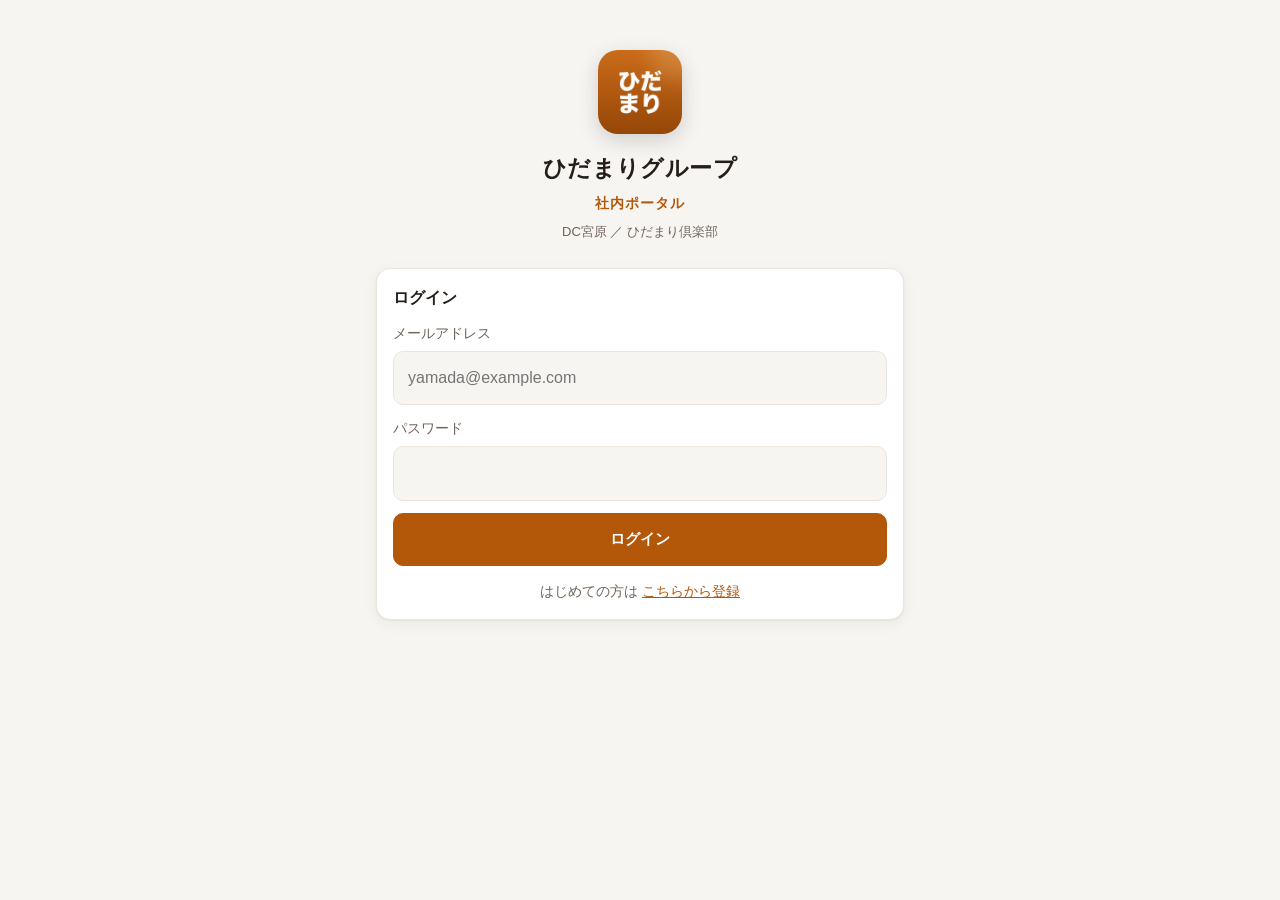
==== admin.html @ ed331bc1 "ひだまりグループ 社内ポータル（画面） Co-Authored-By: Claude Opus 5 <noreply@anthropic.com>" ====
<!DOCTYPE html>
<html lang="ja">
<head>
<meta charset="utf-8">
<meta name="viewport" content="width=device-width, initial-scale=1">
<meta name="theme-color" content="#f7f5f2" media="(prefers-color-scheme: light)">
<meta name="theme-color" content="#191512" media="(prefers-color-scheme: dark)">
<link rel="stylesheet" href="style.css">
<title>ひだまりグループ 管理</title>
</head>
<body class="admin">

<div class="app">
  <div class="topbar">
    <div>
      <h1>ひだまりグループ 管理</h1>
      <div class="sub" id="whoami"></div>
    </div>
    <div style="display:flex; gap:8px;">
      <input type="month" id="monthPick" style="width:150px;">
      <button class="btn sm" id="btnStaff">社員画面へ</button>
      <button class="btn sm ghost" id="btnLogout">ログアウト</button>
    </div>
  </div>

  <div class="admin-body">
    <nav class="side" id="tabs">
      <div class="side-group">勤怠</div>
      <button data-v="dash" class="on">ダッシュボード</button>
      <button data-v="corr">勤怠の申告<span class="count" id="cCorr" style="display:none"></span></button>
      <button data-v="dev">遅刻・早退<span class="count" id="cDev" style="display:none"></span></button>

      <div class="side-group">申請</div>
      <button data-v="leave">有給・残業の承認<span class="count" id="cLeave" style="display:none"></span></button>
      <button data-v="exp">交通費<span class="count" id="cExp" style="display:none"></span></button>
      <button data-v="apply">届出・証明書<span class="count" id="cApply" style="display:none"></span></button>

      <div class="side-group">やりとり</div>
      <button data-v="chat">総務への連絡<span class="count" id="cChat" style="display:none"></span></button>
      <button data-v="docs">提出書類<span class="count" id="cDocs" style="display:none"></span></button>
      <button data-v="notice">お知らせ</button>

      <div class="side-group">治療院</div>
      <button data-v="treat">日報・レセプト</button>

      <div class="side-group">車両</div>
      <button data-v="drive">運行記録</button>
      <button data-v="incident">事故の報告<span class="count" id="cInc" style="display:none"></span></button>

      <div class="side-group">台帳・設定</div>
      <button data-v="contract">雇用契約<span class="count" id="cCon" style="display:none"></span></button>
      <button data-v="pledge">誓約書<span class="count" id="cPle" style="display:none"></span></button>
      <button data-v="leaves">有給の管理簿<span class="count" id="cDuty" style="display:none"></span></button>
      <button data-v="emps">社員</button>
      <button data-v="offices">事業所・打刻設定</button>
      <button data-v="kaonavi">カオナビ連動</button>
      <button data-v="audit">操作ログ</button>
    </nav>
    <div class="admin-main">

  <section class="view active" id="v-dash"><div class="loading">読み込み中…</div></section>
  <section class="view" id="v-leaves"></section>
  <section class="view" id="v-corr"></section>
  <section class="view" id="v-dev"></section>
  <section class="view" id="v-leave"></section>
  <section class="view" id="v-chat"></section>
  <section class="view" id="v-apply"></section>
  <section class="view" id="v-exp"></section>
  <section class="view" id="v-docs"></section>
  <section class="view" id="v-emps"></section>
  <section class="view" id="v-offices"></section>
  <section class="view" id="v-kaonavi"></section>
  <section class="view" id="v-notice"></section>
  <section class="view" id="v-treat"></section>
  <section class="view" id="v-drive"></section>
  <section class="view" id="v-incident"></section>
  <section class="view" id="v-contract"></section>
  <section class="view" id="v-pledge"></section>
  <section class="view" id="v-audit"></section>
    </div>
  </div>
</div>

<div class="sheet-bg" id="sheetBg"><div class="sheet" id="sheet"
     style="border-radius:16px; max-width:820px; margin-bottom:5vh;"></div></div>

<script src="config.js"></script>
<script src="api.js"></script>
<script src="admin.js"></script>
</body>
</html>
---- style.css ----
/* ひだまりグループ 社内ポータル — 共通スタイル */

:root {
  --bg: #f7f5f2;
  --card: #ffffff;
  --text: #241d18;
  --muted: #6f635a;          /* 補助の文字も 5.3:1 */
  --line: #ece5dd;
  /* 陽だまりのオレンジ。白文字を載せても読めるところまで濃くしている */
  --accent: #b35709;          /* 白文字を載せて 4.9:1 */
  --accent-soft: #fdf0e3;
  /* 「済んだ」ことを示す緑は、オレンジと役割が違うので別に持つ */
  --ok: #276b4e;              /* 薄緑の上で 5.6:1 */
  --ok-soft: #e6f3ed;
  --warn: #a8342a;
  --warn-soft: #fbeae7;
  --danger: #93261f;
  --radius: 14px;
  --shadow: 0 1px 2px rgba(28, 36, 34, .06), 0 4px 16px rgba(28, 36, 34, .05);
  --nav-h: 62px;
}

@media (prefers-color-scheme: dark) {
  :root:not([data-theme="light"]) {
    --bg: #191512;
    --card: #2b241e;           /* 背景と見分けがつく明るさに */
    --text: #f0eae4;
    --muted: #a89a8f;
    --line: #453a32;
    --accent: #f0a05a;
    --accent-soft: #3a2a1c;
    --ok: #6fc0a0;
    --ok-soft: #1d2f27;
    --warn: #e0a06a;           /* 注意はオレンジ寄り */
    --warn-soft: #35271e;
    --danger: #ff7a6e;         /* 危険は赤。注意と見分けられるように */
    --shadow: 0 1px 2px rgba(0, 0, 0, .3), 0 4px 16px rgba(0, 0, 0, .25);
  }
}

* { box-sizing: border-box; -webkit-tap-highlight-color: transparent; }

body {
  margin: 0;
  background: var(--bg);
  color: var(--text);
  font-family: -apple-system, BlinkMacSystemFont, "Hiragino Sans", "Noto Sans JP",
               "Yu Gothic", sans-serif;
  font-size: 16px;
  line-height: 1.65;
  -webkit-font-smoothing: antialiased;
}

h1, h2, h3 { margin: 0; font-weight: 700; letter-spacing: .01em; }
h1 { font-size: 19px; }
h2 { font-size: 16px; }
h3 { font-size: 14px; }
p { margin: 0 0 10px; }
a { color: var(--accent); }

button, input, select, textarea {
  font: inherit;
  color: inherit;
}

/* ---------- 画面枠 ---------- */
.app {
  max-width: 560px; margin: 0 auto;
  padding-bottom: calc(var(--nav-h) + 24px + env(safe-area-inset-bottom));
}
body.admin .topbar { padding-top: calc(14px + env(safe-area-inset-top)); }

.topbar {
  position: sticky; top: 0; z-index: 20;
  display: flex; align-items: center; justify-content: space-between;
  gap: 10px;
  padding: calc(14px + env(safe-area-inset-top)) 16px 12px;
  background: color-mix(in srgb, var(--bg) 88%, transparent);
  backdrop-filter: saturate(180%) blur(12px);
  border-bottom: 1px solid var(--line);
}
.topbar .sub { color: var(--muted); font-size: 12px; }

.view { padding: 16px; display: none; }
.view.active { display: block; }

/* ---------- カード ---------- */
.card {
  background: var(--card);
  border: 1px solid var(--line);
  border-radius: var(--radius);
  box-shadow: var(--shadow);
  padding: 16px;
  margin-bottom: 14px;
}
.card > h2 { margin-bottom: 10px; }
.card-head { display: flex; align-items: center; justify-content: space-between; margin-bottom: 12px; }

.muted { color: var(--muted); font-size: 14px; }
.center { text-align: center; }

/* ---------- 数値の並び ---------- */
.stats { display: grid; grid-template-columns: repeat(4, 1fr); gap: 8px; }
.stat { text-align: center; padding: 10px 4px; background: var(--bg); border-radius: 10px; }
.stat b { display: block; font-size: 20px; line-height: 1.2; font-variant-numeric: tabular-nums; }
.stat span { font-size: 11px; color: var(--muted); }
.stat.alert b { color: var(--warn); }

/* ---------- ボタン ---------- */
.btn {
  display: inline-flex; align-items: center; justify-content: center; gap: 6px;
  border: 1px solid var(--line); background: var(--card); color: var(--text);
  border-radius: 10px; padding: 13px 18px; font-size: 15px; font-weight: 600;
  min-height: 46px;
  cursor: pointer; transition: transform .06s ease, background .15s ease;
}
.btn:active { transform: scale(.98); }
.btn.primary { background: var(--accent); border-color: var(--accent); color: #fff; }
.btn.ghost { background: transparent; }
.btn.danger { color: var(--danger); border-color: color-mix(in srgb, var(--danger) 40%, var(--line)); }
.btn.block { display: flex; width: 100%; }
.btn.sm { padding: 9px 14px; font-size: 14px; border-radius: 8px; min-height: 38px; }
.btn:disabled { opacity: .45; cursor: default; }
.btn-row { display: flex; gap: 8px; }
.btn-row .btn { flex: 1; }

/* ---------- 入力 ---------- */
label.field { display: block; margin-bottom: 12px; }
label.field > span { display: block; font-size: 14px; color: var(--muted); margin-bottom: 6px; }
input[type=text], input[type=password], input[type=date], input[type=time],
input[type=number], input[type=email], select, textarea {
  width: 100%; padding: 13px 14px; min-height: 46px; border: 1px solid var(--line);
  border-radius: 10px; background: var(--bg); outline: none;
}
input:focus, select:focus, textarea:focus { border-color: var(--accent); }
textarea { min-height: 96px; resize: vertical; }

/* ---------- 月の切り替え ---------- */
.cal-head { display: flex; align-items: center; justify-content: space-between; margin-bottom: 14px; }

/* ---------- 日付リスト ---------- */
.day-list {
  position: relative;   /* 今日の行までスクロールする計算の基準にする */
  display: flex; flex-direction: column;
  max-height: 58vh; overflow-y: auto; -webkit-overflow-scrolling: touch;
}
.day-row {
  display: flex; align-items: center; gap: 12px;
  padding: 10px 4px; border-bottom: 1px solid var(--line); cursor: pointer;
}
.day-row:last-child { border-bottom: none; }
.day-row:active { background: var(--accent-soft); }
.day-row.today { background: var(--accent-soft); border-radius: 8px; }
.day-row.future { opacity: .45; cursor: default; }
.day-date {
  width: 40px; text-align: center; flex-shrink: 0;
  display: flex; flex-direction: column; line-height: 1.15;
}
.day-date b { font-size: 17px; font-variant-numeric: tabular-nums; }
.day-date span { font-size: 10px; color: var(--muted); }
.day-kind { display: flex; flex-wrap: wrap; gap: 4px; align-items: center; }
.day-row .meta { font-size: 12px; color: var(--muted); }

/* ---------- ボトムシート ---------- */
.sheet-bg {
  position: fixed; inset: 0; background: rgba(10, 16, 15, .45); z-index: 60;
  display: flex; align-items: flex-end; justify-content: center;
  opacity: 0; pointer-events: none; transition: opacity .18s ease;
}
.sheet-bg.open { opacity: 1; pointer-events: auto; }
.sheet {
  width: 100%; max-width: 560px; background: var(--card);
  border-radius: 18px 18px 0 0; padding: 18px 16px calc(18px + env(safe-area-inset-bottom));
  max-height: 88vh; overflow-y: auto;
  transform: translateY(16px); transition: transform .18s ease;
}
.sheet-bg.open .sheet { transform: none; }
.sheet-title { display: flex; align-items: center; justify-content: space-between; margin-bottom: 14px; }

.kind-grid { display: grid; grid-template-columns: repeat(4, 1fr); gap: 8px; margin-bottom: 14px; }
.kind-btn {
  padding: 12px 4px; border-radius: 10px; border: 1px solid var(--line);
  background: var(--bg); font-size: 12px; font-weight: 600; cursor: pointer;
}
.kind-btn.on { background: var(--accent); color: #fff; border-color: var(--accent); }

/* ---------- リスト ---------- */
.list { display: flex; flex-direction: column; gap: 10px; }
.item {
  display: flex; align-items: flex-start; gap: 10px; padding: 13px 14px;
  background: var(--card); border: 1px solid var(--line); border-radius: 12px; cursor: pointer;
}
.item .grow { flex: 1; min-width: 0; }
.item .title { font-weight: 600; }
.item .meta { font-size: 12px; color: var(--muted); }
.item .line2 {
  font-size: 13px; color: var(--muted);
  overflow: hidden; text-overflow: ellipsis; white-space: nowrap;
}

.badge {
  display: inline-block; padding: 2px 8px; border-radius: 999px;
  font-size: 12px; font-weight: 700; background: var(--bg); color: var(--muted);
  border: 1px solid var(--line); white-space: nowrap;
}
.badge.ok { background: var(--ok-soft); color: var(--ok); border-color: transparent; }
.badge.warn { background: var(--warn-soft); color: var(--warn); border-color: transparent; }
.badge.dot { background: var(--danger); color: #fff; border-color: transparent; }

.empty-state { text-align: center; color: var(--muted); padding: 32px 16px; font-size: 14px; }

/* ---------- チャット ---------- */
.chat { display: flex; flex-direction: column; gap: 10px; padding-bottom: 8px; }
.bubble { max-width: 82%; padding: 10px 13px; border-radius: 14px; white-space: pre-wrap; word-break: break-word; }
.bubble .who { font-size: 11px; color: var(--muted); margin-bottom: 3px; }
.bubble.staff { align-self: flex-end; background: var(--accent); color: #fff; border-bottom-right-radius: 4px; }
.bubble.staff .who { color: rgba(255, 255, 255, .8); }
.bubble.admin { align-self: flex-start; background: var(--card); border: 1px solid var(--line); border-bottom-left-radius: 4px; }
.bubble .time { font-size: 10px; opacity: .7; margin-top: 4px; }

/* ---------- ボトムナビ ---------- */
.nav {
  position: fixed; left: 0; right: 0; bottom: 0; z-index: 30;
  display: flex; background: color-mix(in srgb, var(--card) 92%, transparent);
  backdrop-filter: saturate(180%) blur(12px);
  border-top: 1px solid var(--line);
  padding-bottom: env(safe-area-inset-bottom);
}
.nav button {
  flex: 1; border: none; background: none; padding: 8px 2px 6px; cursor: pointer;
  display: flex; flex-direction: column; align-items: center; gap: 2px;
  color: var(--muted); font-size: 10px; font-weight: 600; position: relative;
}
.nav button.on { color: var(--accent); }
.nav button svg { width: 22px; height: 22px; }
.nav .pip {
  position: absolute; top: 6px; right: calc(50% - 16px);
  width: 8px; height: 8px; border-radius: 50%; background: var(--danger);
}

/* ---------- トースト ---------- */
#toast {
  position: fixed; left: 50%; bottom: calc(var(--nav-h) + 16px); transform: translate(-50%, 12px);
  background: #1c2422; color: #fff; padding: 11px 18px; border-radius: 999px;
  font-size: 13px; z-index: 90; opacity: 0; pointer-events: none;
  transition: opacity .2s ease, transform .2s ease; max-width: 88vw; text-align: center;
}
#toast.show { opacity: 1; transform: translate(-50%, 0); }
#toast.err { background: var(--danger); }

.loading { text-align: center; padding: 40px; color: var(--muted); }

/* ---------- 管理画面（PCブラウザ） ---------- */
body.admin { --nav-h: 0px; }
body.admin .app { max-width: 1240px; padding: 0 0 40px; }
body.admin .view { padding: 20px 24px; }
.admin-body { display: flex; align-items: flex-start; gap: 0; }
.side {
  width: 210px; flex-shrink: 0; padding: 14px 10px 40px;
  border-right: 1px solid var(--line); background: var(--card);
  position: sticky; top: 62px; align-self: stretch;
}
.side-group {
  font-size: 11px; color: var(--muted); font-weight: 700; letter-spacing: .06em;
  padding: 14px 12px 6px;
}
.side-group:first-child { padding-top: 4px; }
.side button {
  display: flex; align-items: center; width: 100%; gap: 6px;
  border: none; background: none; padding: 9px 12px; cursor: pointer;
  color: var(--text); font-weight: 600; font-size: 13px; text-align: left;
  border-radius: 8px;
}
.side button:hover { background: var(--bg); }
.side button.on { background: var(--accent-soft); color: var(--accent); }
.side .count { margin-left: auto; background: var(--danger); color: #fff;
               border-radius: 999px; padding: 0 6px; font-size: 11px; }
.admin-main { flex: 1; min-width: 0; }

@media (max-width: 860px) {
  .admin-body { display: block; }
  .side {
    width: auto; display: flex; gap: 4px; overflow-x: auto; position: static;
    border-right: none; border-bottom: 1px solid var(--line); padding: 8px 12px;
  }
  .side-group { display: none; }
  .side button { width: auto; white-space: nowrap; }
}

table.grid { width: 100%; border-collapse: collapse; font-size: 13px; background: var(--card); }
table.grid th, table.grid td { padding: 9px 10px; border-bottom: 1px solid var(--line); text-align: left; }
table.grid th { background: var(--bg); font-size: 12px; color: var(--muted); position: sticky; top: 0; }
table.grid td.num { text-align: right; font-variant-numeric: tabular-nums; }
table.grid tr:hover td { background: var(--accent-soft); }
.table-wrap { overflow-x: auto; border: 1px solid var(--line); border-radius: 12px; }

.cols { display: grid; grid-template-columns: repeat(auto-fit, minmax(280px, 1fr)); gap: 14px; }
.kpis { display: grid; grid-template-columns: repeat(auto-fit, minmax(130px, 1fr)); gap: 10px; margin-bottom: 18px; }
.kpi { background: var(--card); border: 1px solid var(--line); border-radius: 12px; padding: 14px; }
.kpi b { display: block; font-size: 26px; line-height: 1.1; font-variant-numeric: tabular-nums; }
.kpi span { font-size: 12px; color: var(--muted); }
.kpi.alert b { color: var(--warn); }

/* 打刻ボタンは指で押しやすく、いちばん目立たせる */
.punch-row .btn { padding: 20px 12px; font-size: 17px; border-radius: 12px; }

/* 届出の選択ボタン */
.apply-grid { display: grid; grid-template-columns: repeat(2, 1fr); gap: 8px; }
.apply-btn {
  display: flex; flex-direction: column; align-items: center; gap: 6px;
  padding: 14px 8px; border: 1px solid var(--line); border-radius: 12px;
  background: var(--card); color: var(--text); font-size: 12px; font-weight: 600;
  cursor: pointer; text-align: center; line-height: 1.3;
}
.apply-btn:active { background: var(--accent-soft); }
.apply-btn .ic { font-size: 22px; }


/* 月初のやることリスト */
.steps { display: flex; flex-direction: column; }
.step {
  display: flex; align-items: center; gap: 12px;
  padding: 10px 6px; border-bottom: 1px solid var(--line); cursor: pointer;
}
.step:last-child { border-bottom: none; }
.step:hover { background: var(--accent-soft); }
.step .mark {
  width: 22px; height: 22px; border-radius: 50%; flex-shrink: 0;
  border: 2px solid var(--line); display: flex; align-items: center;
  justify-content: center; font-size: 13px; font-weight: 700; color: #fff;
}
.step.done .mark { background: var(--ok); border-color: var(--ok); }
.step.done .label { color: var(--muted); text-decoration: line-through; }
.step .label { font-weight: 600; display: flex; align-items: center; gap: 6px; flex-wrap: wrap; }
.step .meta { font-size: 12px; color: var(--muted); margin-top: 2px; }
.step.optional .label { font-weight: 500; }


/* 事故のときの画面 */
.emg-contacts { display: flex; flex-direction: column; gap: 8px; margin-bottom: 18px; }
.emg-call {
  display: flex; align-items: center; justify-content: space-between; gap: 10px;
  padding: 14px 16px; border-radius: 12px; background: var(--danger); color: #fff;
  text-decoration: none; font-weight: 700;
}
.emg-call .who { font-size: 14px; line-height: 1.35; }
.emg-call .num { font-size: 17px; font-variant-numeric: tabular-nums; white-space: nowrap; }
.emg-steps { display: flex; flex-direction: column; gap: 4px; }
.emg-step { display: flex; gap: 12px; padding: 12px 4px; border-bottom: 1px solid var(--line); }
.emg-step:last-child { border-bottom: none; }
.emg-step .n {
  flex-shrink: 0; width: 28px; height: 28px; border-radius: 50%;
  background: var(--accent); color: #fff; display: flex; align-items: center;
  justify-content: center; font-weight: 700; font-size: 14px;
}
.emg-step .t { font-weight: 700; margin-bottom: 3px; }
.emg-step .b { font-size: 13px; color: var(--muted); line-height: 1.6; }


/* 位置情報の説明 */
.geo-list { margin: 0; padding-left: 20px; }
.geo-list li { margin-bottom: 10px; line-height: 1.7; font-size: 14px; }


/* 日報の選択チップ */
.chip-row { display: flex; gap: 6px; flex-wrap: wrap; }
.chip {
  border: 1px solid var(--line); background: var(--bg); color: var(--text);
  border-radius: 999px; padding: 6px 12px; font-size: 13px; cursor: pointer;
}
.chip:active { background: var(--accent-soft); }
.chip.on { background: var(--accent); border-color: var(--accent); color: #fff; font-weight: 700; }
.chip.min { min-width: 62px; text-align: center; }


/* ---------- ログイン画面のブランド ---------- */
.brand { text-align: center; margin: 26px 0 26px; }
.brand-icon {
  width: 84px; height: 84px; border-radius: 20px;
  box-shadow: 0 6px 20px rgba(28, 36, 34, .18);
  display: block; margin: 0 auto 16px;
}
.brand h1 { font-size: 23px; letter-spacing: .02em; }
.brand-sub {
  margin: 4px 0 6px; font-size: 14px; font-weight: 600; color: var(--accent);
  letter-spacing: .08em;
}
.brand .muted { margin: 0; font-size: 13px; }

/* ---------- ホーム画面に追加のご案内 ---------- */
.install-tip {
  display: flex; gap: 12px; align-items: flex-start;
  margin: 0 0 14px; padding: 14px 16px;
  background: var(--accent-soft); border: 1px solid transparent;
  border-radius: var(--radius);
}
.install-tip .ic { font-size: 20px; line-height: 1.2; }
.install-tip .body { flex: 1; font-size: 13px; line-height: 1.6; }
.install-tip .body b { display: block; margin-bottom: 3px; font-size: 14px; }
.install-tip button {
  border: none; background: none; color: var(--muted);
  font-size: 18px; cursor: pointer; padding: 0 2px; line-height: 1;
}

/* ---------- トップページの機能ボタン ---------- */
.menu-grid {
  display: grid; grid-template-columns: repeat(3, 1fr); gap: 10px; margin-bottom: 14px;
}
.menu-btn {
  position: relative; display: flex; flex-direction: column; align-items: center;
  justify-content: center; gap: 6px; padding: 14px 4px 12px;
  background: var(--card); border: 1px solid var(--line); border-radius: 14px;
  color: var(--text); font-size: 13px; font-weight: 600; line-height: 1.3;
  cursor: pointer; text-align: center; min-height: 94px;
}
.menu-btn:active { background: var(--accent-soft); transform: scale(.97); }
.menu-btn .ic { font-size: 27px; line-height: 1; }
.menu-badge {
  position: absolute; top: 6px; right: 8px; min-width: 18px; height: 18px;
  padding: 0 5px; border-radius: 999px; background: var(--danger); color: #fff;
  font-size: 11px; font-weight: 700; display: flex; align-items: center; justify-content: center;
}
@media (max-width: 330px) { .menu-grid { grid-template-columns: repeat(2, 1fr); } }


/* 手続きの進み具合 */
.progress {
  height: 8px; background: var(--bg); border-radius: 999px; overflow: hidden;
}
.progress span { display: block; height: 100%; background: var(--accent); border-radius: 999px; }

/* ナンバーの入力 */
.plate-input {
  font-size: 26px; letter-spacing: .32em; text-align: center; font-weight: 700;
  font-variant-numeric: tabular-nums;
}

/* 出発前の点検 */
.inspect-list { display: flex; flex-direction: column; gap: 6px; }
.inspect-row {
  display: flex; align-items: center; gap: 10px; width: 100%;
  padding: 12px 14px; border: 1px solid var(--line); border-radius: 10px;
  background: var(--card); color: var(--text); font-size: 14px; font-weight: 600;
  text-align: left; cursor: pointer;
}
.inspect-row .mk {
  flex-shrink: 0; width: 24px; height: 24px; border-radius: 50%;
  border: 2px solid var(--line); display: flex; align-items: center;
  justify-content: center; font-size: 14px; font-weight: 700; color: #fff;
}
.inspect-row.ok { background: var(--ok-soft); border-color: var(--ok); }
.inspect-row.ok .mk { background: var(--ok); border-color: var(--ok); }
.inspect-row.ng { background: var(--warn-soft); border-color: var(--warn); }
.inspect-row.ng .mk { background: var(--warn); border-color: var(--warn); }

/* QRの読み取り */
.qr-frame {
  position: relative; width: 100%; aspect-ratio: 1; border-radius: 14px;
  overflow: hidden; background: #000; margin-bottom: 12px;
}
.qr-frame video { width: 100%; height: 100%; object-fit: cover; }
.qr-guide {
  position: absolute; inset: 18%; border: 3px solid rgba(255,255,255,.9);
  border-radius: 14px; box-shadow: 0 0 0 100vmax rgba(0,0,0,.35);
}

/* 入社直後の方に、まず見てほしい案内 */
.card.first-task {
  border-color: var(--accent);
  box-shadow: 0 2px 4px rgba(179, 87, 9, .10), 0 8px 24px rgba(179, 87, 9, .10);
}
.card.first-task h2 { color: var(--accent); }


/* 誓約書の本文 */
.pledge-body {
  white-space: pre-wrap; line-height: 2; font-size: 15px;
  background: var(--bg); border: 1px solid var(--line); border-radius: 12px;
  padding: 18px 16px; max-height: 46vh; overflow-y: auto;
}

/* 入社前の案内で使う、点つきの箇条書き */
.plain-list { margin: 0; padding-left: 1.2em; }
.plain-list li { margin: 6px 0; line-height: 1.6; }
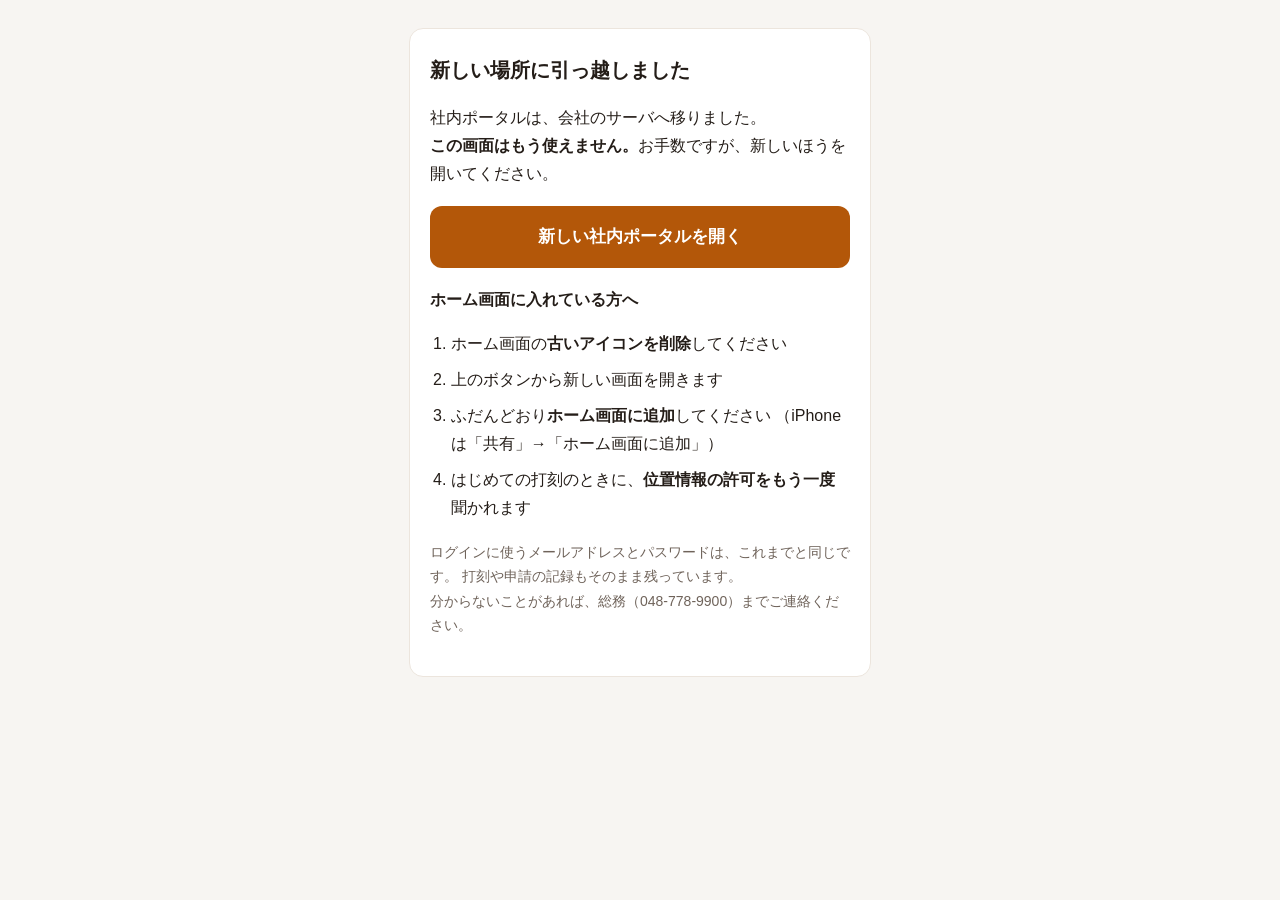
==== commit a49704b6: "さくら版へ引っ越したので、案内だけを残す" ====
--- a/admin.html
+++ b/admin.html
@@ -2,90 +2,52 @@
 <html lang="ja">
 <head>
 <meta charset="utf-8">
-<meta name="viewport" content="width=device-width, initial-scale=1">
-<meta name="theme-color" content="#f7f5f2" media="(prefers-color-scheme: light)">
-<meta name="theme-color" content="#191512" media="(prefers-color-scheme: dark)">
-<link rel="stylesheet" href="style.css">
-<title>ひだまりグループ 管理</title>
+<meta name="robots" content="noindex, nofollow">
+<meta name="viewport" content="width=device-width, initial-scale=1, viewport-fit=cover">
+<title>ひだまりグループ 社内ポータル — 引っ越しました</title>
+<style>
+  :root { color-scheme: light dark; }
+  body { margin:0; padding:28px 20px; background:#f7f5f2; color:#241d18;
+         font-family:-apple-system,BlinkMacSystemFont,"Hiragino Sans","Noto Sans JP",sans-serif;
+         line-height:1.75; font-size:16px; }
+  .box { max-width:420px; margin:0 auto; background:#fff; border:1px solid #ece5dd;
+         border-radius:14px; padding:24px 20px; }
+  h1 { font-size:20px; margin:0 0 14px; }
+  .go { display:block; background:#b35709; color:#fff; text-decoration:none;
+        text-align:center; font-weight:700; padding:16px; border-radius:12px;
+        margin:18px 0; font-size:17px; }
+  ol { padding-left:1.3em; margin:10px 0 0; }
+  li { margin-bottom:8px; }
+  .muted { color:#6f635a; font-size:14px; }
+  @media (prefers-color-scheme: dark) {
+    body { background:#191512; color:#f0eae4; }
+    .box { background:#2b241e; border-color:#453a32; }
+    .go { background:#f0a05a; color:#24180d; }
+    .muted { color:#a89a8f; }
+  }
+</style>
 </head>
-<body class="admin">
+<body>
+  <div class="box">
+    <h1>新しい場所に引っ越しました</h1>
+    <p>社内ポータルは、会社のサーバへ移りました。<br>
+       <b>この画面はもう使えません。</b>お手数ですが、新しいほうを開いてください。</p>
 
-<div class="app">
-  <div class="topbar">
-    <div>
-      <h1>ひだまりグループ 管理</h1>
-      <div class="sub" id="whoami"></div>
-    </div>
-    <div style="display:flex; gap:8px;">
-      <input type="month" id="monthPick" style="width:150px;">
-      <button class="btn sm" id="btnStaff">社員画面へ</button>
-      <button class="btn sm ghost" id="btnLogout">ログアウト</button>
-    </div>
+    <a class="go" href="https://hidamari-in.sakura.ne.jp/portal/">新しい社内ポータルを開く</a>
+
+    <p><b>ホーム画面に入れている方へ</b></p>
+    <ol>
+      <li>ホーム画面の<b>古いアイコンを削除</b>してください</li>
+      <li>上のボタンから新しい画面を開きます</li>
+      <li>ふだんどおり<b>ホーム画面に追加</b>してください
+        （iPhone は「共有」→「ホーム画面に追加」）</li>
+      <li>はじめての打刻のときに、<b>位置情報の許可をもう一度</b>聞かれます</li>
+    </ol>
+
+    <p class="muted" style="margin-top:18px;">
+      ログインに使うメールアドレスとパスワードは、これまでと同じです。
+      打刻や申請の記録もそのまま残っています。<br>
+      分からないことがあれば、総務（048-778-9900）までご連絡ください。</p>
   </div>
-
-  <div class="admin-body">
-    <nav class="side" id="tabs">
-      <div class="side-group">勤怠</div>
-      <button data-v="dash" class="on">ダッシュボード</button>
-      <button data-v="corr">勤怠の申告<span class="count" id="cCorr" style="display:none"></span></button>
-      <button data-v="dev">遅刻・早退<span class="count" id="cDev" style="display:none"></span></button>
-
-      <div class="side-group">申請</div>
-      <button data-v="leave">有給・残業の承認<span class="count" id="cLeave" style="display:none"></span></button>
-      <button data-v="exp">交通費<span class="count" id="cExp" style="display:none"></span></button>
-      <button data-v="apply">届出・証明書<span class="count" id="cApply" style="display:none"></span></button>
-
-      <div class="side-group">やりとり</div>
-      <button data-v="chat">総務への連絡<span class="count" id="cChat" style="display:none"></span></button>
-      <button data-v="docs">提出書類<span class="count" id="cDocs" style="display:none"></span></button>
-      <button data-v="notice">お知らせ</button>
-
-      <div class="side-group">治療院</div>
-      <button data-v="treat">日報・レセプト</button>
-
-      <div class="side-group">車両</div>
-      <button data-v="drive">運行記録</button>
-      <button data-v="incident">事故の報告<span class="count" id="cInc" style="display:none"></span></button>
-
-      <div class="side-group">台帳・設定</div>
-      <button data-v="contract">雇用契約<span class="count" id="cCon" style="display:none"></span></button>
-      <button data-v="pledge">誓約書<span class="count" id="cPle" style="display:none"></span></button>
-      <button data-v="leaves">有給の管理簿<span class="count" id="cDuty" style="display:none"></span></button>
-      <button data-v="emps">社員</button>
-      <button data-v="offices">事業所・打刻設定</button>
-      <button data-v="kaonavi">カオナビ連動</button>
-      <button data-v="audit">操作ログ</button>
-    </nav>
-    <div class="admin-main">
-
-  <section class="view active" id="v-dash"><div class="loading">読み込み中…</div></section>
-  <section class="view" id="v-leaves"></section>
-  <section class="view" id="v-corr"></section>
-  <section class="view" id="v-dev"></section>
-  <section class="view" id="v-leave"></section>
-  <section class="view" id="v-chat"></section>
-  <section class="view" id="v-apply"></section>
-  <section class="view" id="v-exp"></section>
-  <section class="view" id="v-docs"></section>
-  <section class="view" id="v-emps"></section>
-  <section class="view" id="v-offices"></section>
-  <section class="view" id="v-kaonavi"></section>
-  <section class="view" id="v-notice"></section>
-  <section class="view" id="v-treat"></section>
-  <section class="view" id="v-drive"></section>
-  <section class="view" id="v-incident"></section>
-  <section class="view" id="v-contract"></section>
-  <section class="view" id="v-pledge"></section>
-  <section class="view" id="v-audit"></section>
-    </div>
-  </div>
-</div>
-
-<div class="sheet-bg" id="sheetBg"><div class="sheet" id="sheet"
-     style="border-radius:16px; max-width:820px; margin-bottom:5vh;"></div></div>
-
-<script src="config.js"></script>
-<script src="api.js"></script>
-<script src="admin.js"></script>
 </body>
 </html>
